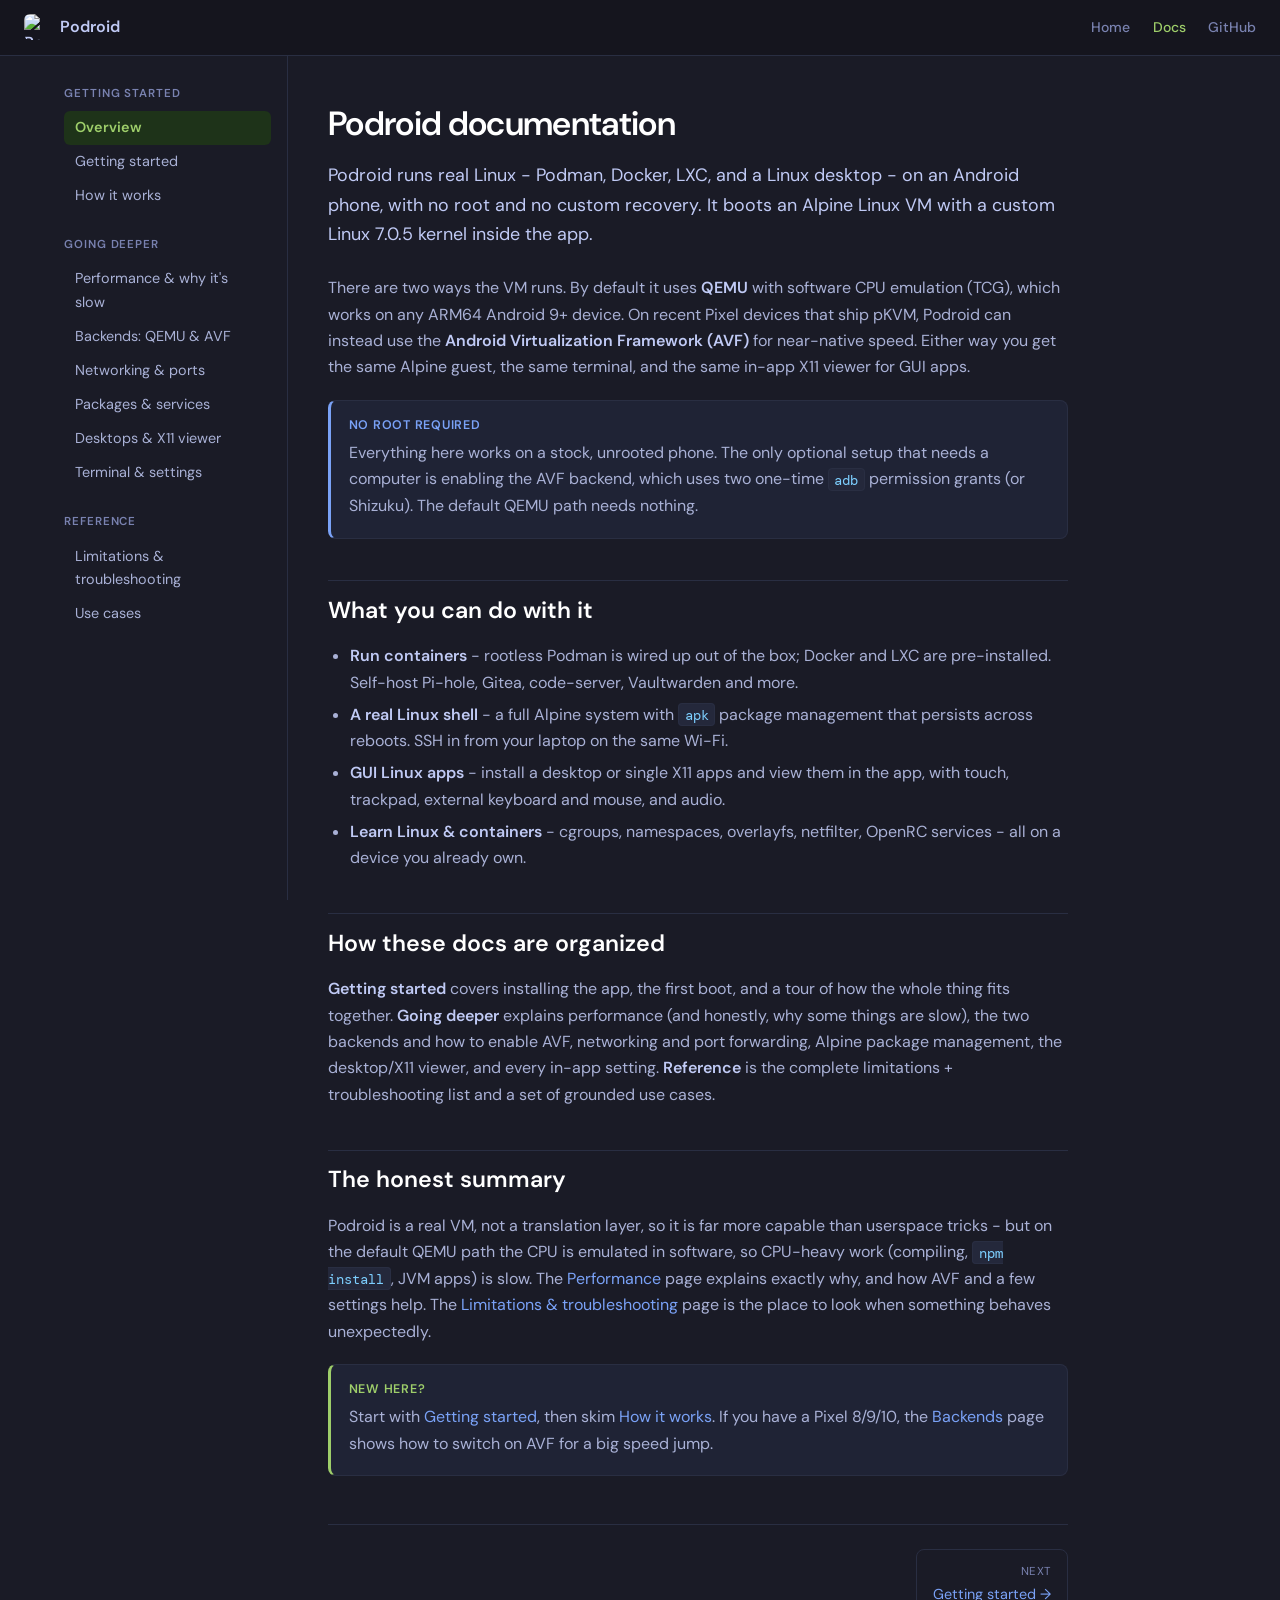
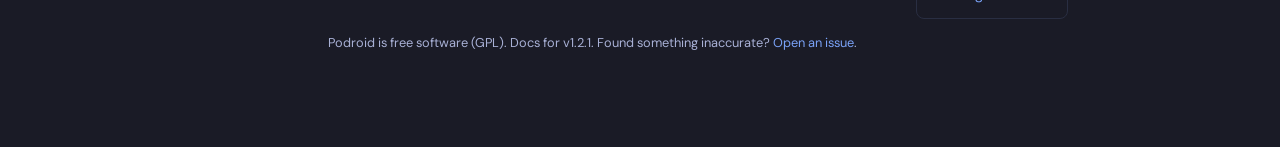
==== docs/guide/index.html @ afcf1bc7 "docs: add documentation site and link it from the README and landing page Add a multi-page guide und" ====
<!DOCTYPE html>
<html lang="en">
<head>
  <meta charset="UTF-8" />
  <meta name="viewport" content="width=device-width, initial-scale=1.0" />
  <title>Overview · Podroid docs</title>
  <meta name="description" content="Podroid documentation: run Linux containers and a Linux desktop on Android with no root, via a real Alpine VM on QEMU or AVF/pKVM." />
  <link rel="icon" type="image/png" href="https://github.com/ExTV.png" />
  <link rel="preconnect" href="https://fonts.googleapis.com" />
  <link rel="preconnect" href="https://fonts.gstatic.com" crossorigin />
  <link href="https://fonts.googleapis.com/css2?family=DM+Sans:ital,opsz,wght@0,9..40,300;0,9..40,400;0,9..40,500;0,9..40,600;1,9..40,400&family=DM+Mono:wght@400;500&display=swap" rel="stylesheet" />
  <link rel="stylesheet" href="style.css" />
</head>
<body>
  <nav>
    <a class="nav-logo" href="../index.html"><img src="../logo.png" alt="Podroid" />Podroid</a>
    <button class="menu-toggle" aria-label="Toggle menu">☰</button>
    <ul class="nav-links">
      <li><a href="../index.html">Home</a></li>
      <li><a href="index.html" class="cta">Docs</a></li>
      <li><a href="https://github.com/ExTV/Podroid">GitHub</a></li>
    </ul>
  </nav>

  <div class="layout">
    <aside class="sidebar">
      <h4>Getting started</h4>
      <ul>
        <li><a href="index.html" class="active">Overview</a></li>
        <li><a href="getting-started.html">Getting started</a></li>
        <li><a href="how-it-works.html">How it works</a></li>
      </ul>
      <h4>Going deeper</h4>
      <ul>
        <li><a href="performance.html">Performance &amp; why it's slow</a></li>
        <li><a href="backends.html">Backends: QEMU &amp; AVF</a></li>
        <li><a href="networking.html">Networking &amp; ports</a></li>
        <li><a href="packages.html">Packages &amp; services</a></li>
        <li><a href="desktop.html">Desktops &amp; X11 viewer</a></li>
        <li><a href="settings.html">Terminal &amp; settings</a></li>
      </ul>
      <h4>Reference</h4>
      <ul>
        <li><a href="limitations.html">Limitations &amp; troubleshooting</a></li>
        <li><a href="use-cases.html">Use cases</a></li>
      </ul>
    </aside>

    <main class="content">
      <h1>Podroid documentation</h1>
      <p class="lead">Podroid runs real Linux - Podman, Docker, LXC, and a Linux desktop - on an Android phone, with no root and no custom recovery. It boots an Alpine Linux VM with a custom Linux 7.0.5 kernel inside the app.</p>

      <p>There are two ways the VM runs. By default it uses <strong>QEMU</strong> with software CPU emulation (TCG), which works on any ARM64 Android 9+ device. On recent Pixel devices that ship pKVM, Podroid can instead use the <strong>Android Virtualization Framework (AVF)</strong> for near-native speed. Either way you get the same Alpine guest, the same terminal, and the same in-app X11 viewer for GUI apps.</p>

      <div class="callout note">
        <span class="label">No root required</span>
        <p>Everything here works on a stock, unrooted phone. The only optional setup that needs a computer is enabling the AVF backend, which uses two one-time <code>adb</code> permission grants (or Shizuku). The default QEMU path needs nothing.</p>
      </div>

      <h2>What you can do with it</h2>
      <ul>
        <li><strong>Run containers</strong> - rootless Podman is wired up out of the box; Docker and LXC are pre-installed. Self-host Pi-hole, Gitea, code-server, Vaultwarden and more.</li>
        <li><strong>A real Linux shell</strong> - a full Alpine system with <code>apk</code> package management that persists across reboots. SSH in from your laptop on the same Wi-Fi.</li>
        <li><strong>GUI Linux apps</strong> - install a desktop or single X11 apps and view them in the app, with touch, trackpad, external keyboard and mouse, and audio.</li>
        <li><strong>Learn Linux &amp; containers</strong> - cgroups, namespaces, overlayfs, netfilter, OpenRC services - all on a device you already own.</li>
      </ul>

      <h2>How these docs are organized</h2>
      <p><strong>Getting started</strong> covers installing the app, the first boot, and a tour of how the whole thing fits together. <strong>Going deeper</strong> explains performance (and honestly, why some things are slow), the two backends and how to enable AVF, networking and port forwarding, Alpine package management, the desktop/X11 viewer, and every in-app setting. <strong>Reference</strong> is the complete limitations + troubleshooting list and a set of grounded use cases.</p>

      <h2>The honest summary</h2>
      <p>Podroid is a real VM, not a translation layer, so it is far more capable than userspace tricks - but on the default QEMU path the CPU is emulated in software, so CPU-heavy work (compiling, <code>npm install</code>, JVM apps) is slow. The <a href="performance.html">Performance</a> page explains exactly why, and how AVF and a few settings help. The <a href="limitations.html">Limitations &amp; troubleshooting</a> page is the place to look when something behaves unexpectedly.</p>

      <div class="callout tip">
        <span class="label">New here?</span>
        <p>Start with <a href="getting-started.html">Getting started</a>, then skim <a href="how-it-works.html">How it works</a>. If you have a Pixel 8/9/10, the <a href="backends.html">Backends</a> page shows how to switch on AVF for a big speed jump.</p>
      </div>

      <div class="pagenav">
        <span></span>
        <a class="next" href="getting-started.html"><span class="dir">Next</span>Getting started →</a>
      </div>
      <p class="docfoot">Podroid is free software (GPL). Docs for v1.2.1. Found something inaccurate? <a href="https://github.com/ExTV/Podroid/issues">Open an issue</a>.</p>
    </main>
  </div>

  <script>
    document.querySelector('.menu-toggle').addEventListener('click', function () {
      document.querySelector('.sidebar').classList.toggle('open');
    });
  </script>
</body>
</html>
---- docs/guide/style.css ----
/* Podroid documentation - shared styles. Matches the landing page (../index.html):
   Tokyo Night palette, DM Sans + DM Mono. */

*, *::before, *::after { box-sizing: border-box; margin: 0; padding: 0; }

:root {
  --bg:        #1a1b26;
  --bg-dark:   #16161e;
  --bg-card:   #1f2335;
  --bg-card2:  #24283b;
  --border:    #292e42;
  --text:      #c0caf5;
  --text-dim:  #a9b1d6;
  --muted:     #7982b0;
  --green:     #9ece6a;
  --green-dim: #1e3319;
  --blue:      #7aa2f7;
  --cyan:      #7dcfff;
  --yellow:    #e0af68;
  --red:       #f7768e;
  --purple:    #bb9af7;
}

html { scroll-behavior: smooth; }

body {
  font-family: 'DM Sans', sans-serif;
  background: var(--bg);
  color: var(--text);
  line-height: 1.65;
  -webkit-font-smoothing: antialiased;
}

a { color: var(--blue); text-decoration: none; }
a:hover { color: var(--cyan); text-decoration: underline; }

code, pre, .mono { font-family: 'DM Mono', monospace; }

/* ── top nav (matches landing) ─────────────────────────── */
nav {
  position: sticky; top: 0; z-index: 100;
  display: flex; align-items: center; justify-content: space-between;
  padding: 0 1.5rem; height: 56px;
  background: rgb(22 22 30 / 0.9);
  backdrop-filter: blur(14px);
  border-bottom: 1px solid var(--border);
}
.nav-logo { display: flex; align-items: center; gap: 0.6rem; font-weight: 600; font-size: 1rem; color: var(--text); text-decoration: none !important; }
.nav-logo img { width: 26px; height: 26px; border-radius: 6px; }
.nav-links { display: flex; align-items: center; gap: 1.4rem; list-style: none; }
.nav-links a { color: var(--muted); font-size: 0.875rem; font-weight: 500; white-space: nowrap; transition: color 0.15s; }
.nav-links a:hover { color: var(--text-dim); text-decoration: none; }
.nav-links a.cta { color: var(--green); }
.menu-toggle { display: none; background: none; border: 1px solid var(--border); color: var(--text-dim); border-radius: 6px; padding: 0.35rem 0.6rem; font-size: 1rem; cursor: pointer; }

/* ── docs layout ───────────────────────────────────────── */
.layout { display: flex; max-width: 1200px; margin: 0 auto; align-items: flex-start; }

.sidebar {
  position: sticky; top: 56px;
  width: 248px; flex: none;
  height: calc(100vh - 56px);
  overflow-y: auto;
  padding: 1.75rem 1rem 3rem 1.5rem;
  border-right: 1px solid var(--border);
}
.sidebar h4 {
  font-size: 0.72rem; text-transform: uppercase; letter-spacing: 0.08em;
  color: var(--muted); margin: 1.4rem 0 0.5rem; font-weight: 600;
}
.sidebar h4:first-child { margin-top: 0; }
.sidebar ul { list-style: none; }
.sidebar li a {
  display: block; padding: 0.32rem 0.7rem; border-radius: 6px;
  color: var(--text-dim); font-size: 0.9rem; transition: background 0.12s, color 0.12s;
}
.sidebar li a:hover { background: var(--bg-card); color: var(--text); text-decoration: none; }
.sidebar li a.active { background: var(--green-dim); color: var(--green); font-weight: 600; }

.content { flex: 1; min-width: 0; padding: 2.5rem 2.5rem 5rem; max-width: 820px; }

/* ── prose ─────────────────────────────────────────────── */
.content h1 { font-size: 2.1rem; font-weight: 600; letter-spacing: -0.02em; margin-bottom: 0.4rem; color: #fff; }
.content h2 { font-size: 1.45rem; font-weight: 600; margin: 2.6rem 0 0.9rem; padding-top: 0.6rem; color: #fff; border-top: 1px solid var(--border); }
.content h3 { font-size: 1.12rem; font-weight: 600; margin: 1.8rem 0 0.6rem; color: var(--text); }
.content p { margin: 0.85rem 0; color: var(--text-dim); }
.content .lead { font-size: 1.12rem; color: var(--text); margin: 0.6rem 0 1.6rem; }
.content ul, .content ol { margin: 0.85rem 0 0.85rem 1.4rem; color: var(--text-dim); }
.content li { margin: 0.35rem 0; }
.content strong { color: var(--text); font-weight: 600; }
.content hr { border: none; border-top: 1px solid var(--border); margin: 2rem 0; }

/* inline + block code */
.content :not(pre) > code {
  background: var(--bg-card2); color: var(--cyan);
  padding: 0.12em 0.4em; border-radius: 4px; font-size: 0.86em;
  border: 1px solid var(--border);
}
.content pre {
  background: var(--bg-dark); border: 1px solid var(--border); border-radius: 8px;
  padding: 1rem 1.1rem; overflow-x: auto; margin: 1rem 0; font-size: 0.85rem; line-height: 1.55;
}
.content pre code { color: var(--text); background: none; border: none; padding: 0; }
.content pre .c { color: var(--muted); }      /* comment */
.content pre .p { color: var(--green); }       /* prompt / key */

/* tables */
.content table { width: 100%; border-collapse: collapse; margin: 1.2rem 0; font-size: 0.88rem; }
.content th, .content td { text-align: left; padding: 0.6rem 0.8rem; border: 1px solid var(--border); vertical-align: top; }
.content th { background: var(--bg-card2); color: var(--text); font-weight: 600; }
.content td { color: var(--text-dim); }
.content tr:nth-child(even) td { background: var(--bg-card); }

/* callouts */
.callout { border-radius: 8px; padding: 0.85rem 1.1rem; margin: 1.2rem 0; border: 1px solid var(--border); border-left-width: 3px; background: var(--bg-card); }
.callout p { margin: 0.3rem 0; color: var(--text-dim); }
.callout strong { color: var(--text); }
.callout.note { border-left-color: var(--blue); }
.callout.tip  { border-left-color: var(--green); }
.callout.warn { border-left-color: var(--yellow); }
.callout.danger { border-left-color: var(--red); }
.callout .label { font-weight: 600; font-size: 0.78rem; text-transform: uppercase; letter-spacing: 0.06em; display: block; margin-bottom: 0.2rem; }
.callout.note .label { color: var(--blue); }
.callout.tip .label { color: var(--green); }
.callout.warn .label { color: var(--yellow); }
.callout.danger .label { color: var(--red); }

/* page footer nav (prev/next) */
.pagenav { display: flex; justify-content: space-between; gap: 1rem; margin-top: 3rem; padding-top: 1.5rem; border-top: 1px solid var(--border); }
.pagenav a { display: inline-flex; flex-direction: column; gap: 0.15rem; padding: 0.7rem 1rem; border: 1px solid var(--border); border-radius: 8px; font-size: 0.9rem; max-width: 48%; }
.pagenav a:hover { border-color: var(--muted); text-decoration: none; background: var(--bg-card); }
.pagenav .dir { font-size: 0.72rem; color: var(--muted); text-transform: uppercase; letter-spacing: 0.05em; }
.pagenav .next { text-align: right; margin-left: auto; }

.docfoot { color: var(--muted); font-size: 0.8rem; margin-top: 2.5rem; }

/* ── responsive ────────────────────────────────────────── */
@media (max-width: 860px) {
  .menu-toggle { display: inline-block; }
  .layout { display: block; }
  .sidebar {
    position: static; width: auto; height: auto; border-right: none;
    border-bottom: 1px solid var(--border); display: none; padding: 1rem 1.5rem;
  }
  .sidebar.open { display: block; }
  .content { padding: 1.75rem 1.5rem 4rem; max-width: none; }
  .content h1 { font-size: 1.7rem; }
}
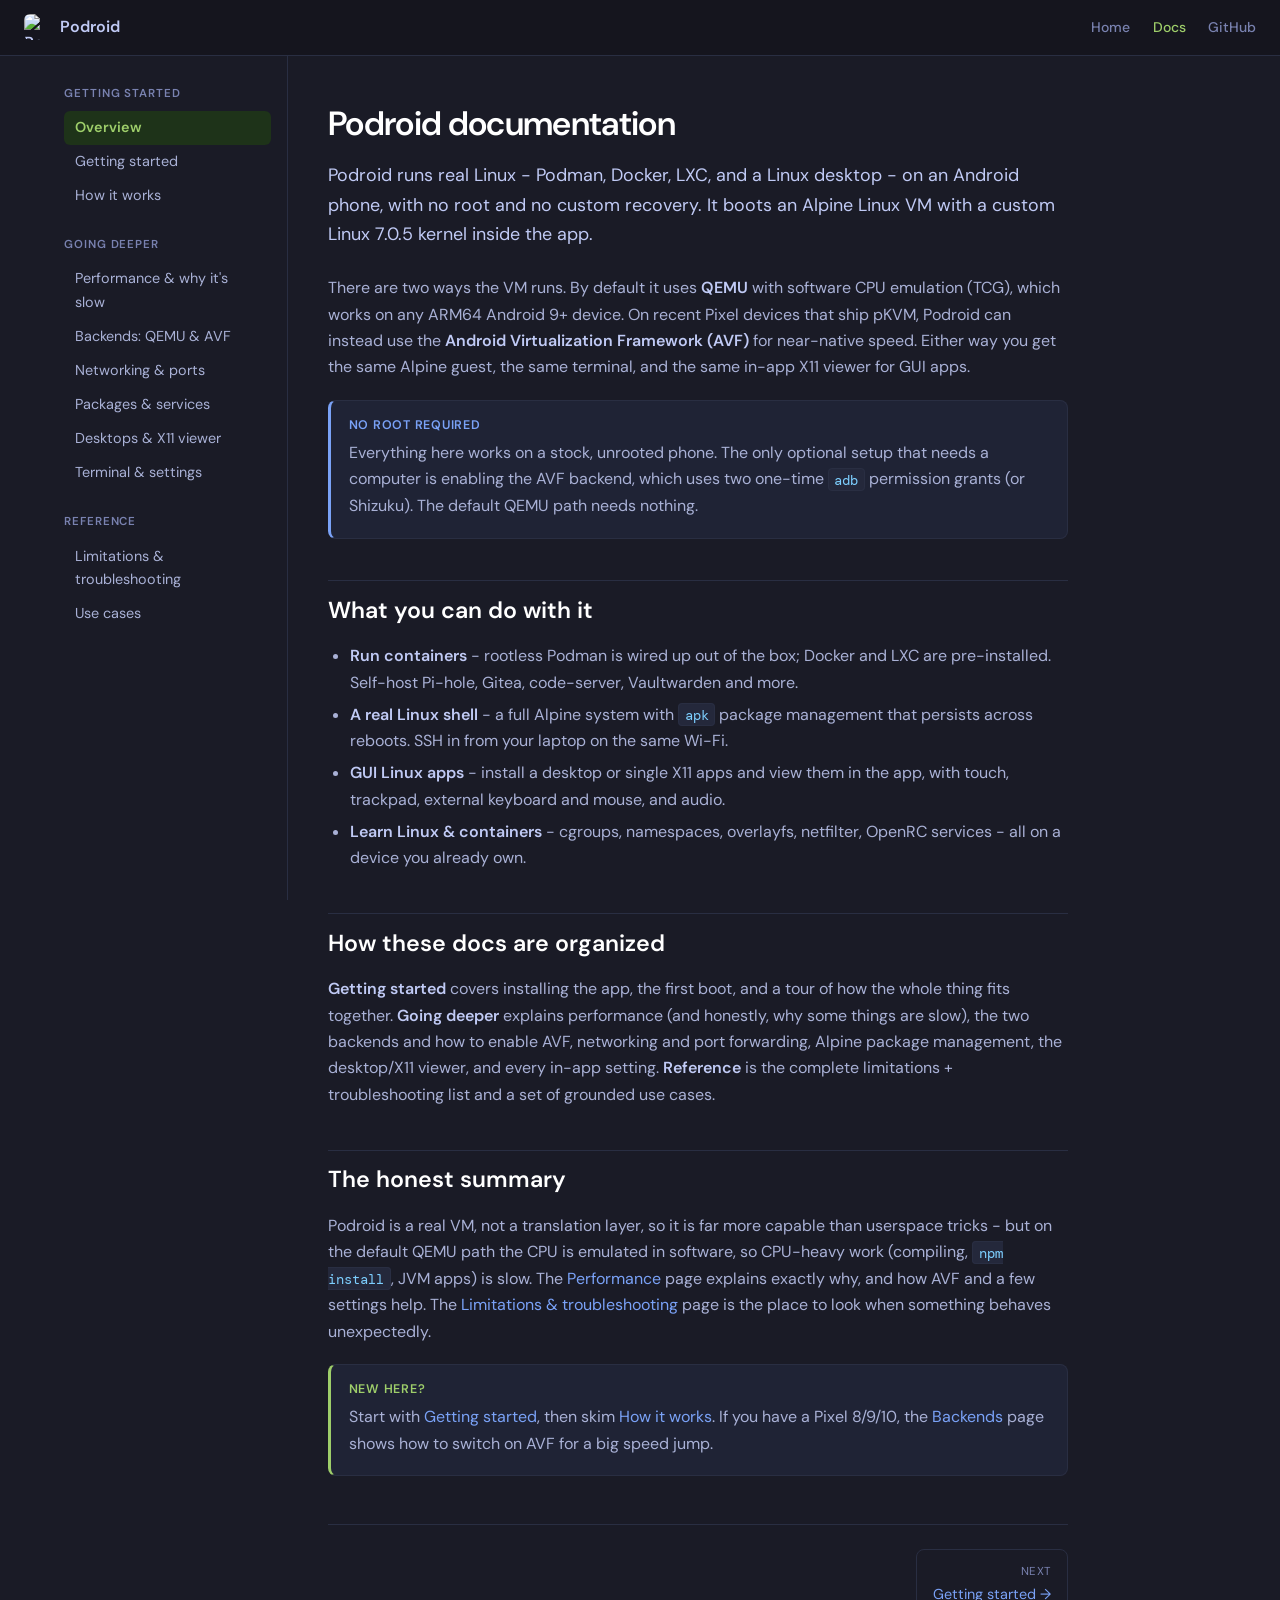
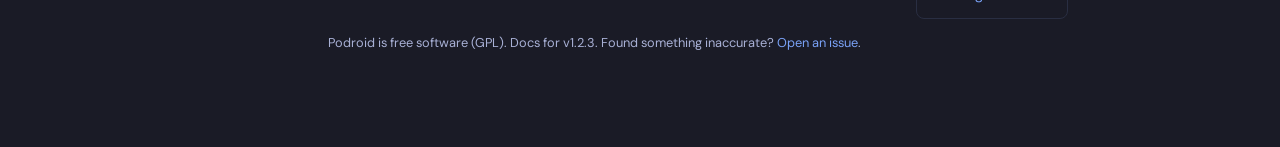
==== commit 9a632cad: "docs: document guest CLIs and language support; refresh CLAUDE.md README and the website guide now c" ====
--- a/docs/guide/index.html
+++ b/docs/guide/index.html
@@ -5,7 +5,7 @@
   <meta name="viewport" content="width=device-width, initial-scale=1.0" />
   <title>Overview · Podroid docs</title>
   <meta name="description" content="Podroid documentation: run Linux containers and a Linux desktop on Android with no root, via a real Alpine VM on QEMU or AVF/pKVM." />
-  <link rel="icon" type="image/png" href="https://github.com/ExTV.png" />
+  <link rel="icon" type="image/png" href="../logo.png" />
   <link rel="preconnect" href="https://fonts.googleapis.com" />
   <link rel="preconnect" href="https://fonts.gstatic.com" crossorigin />
   <link href="https://fonts.googleapis.com/css2?family=DM+Sans:ital,opsz,wght@0,9..40,300;0,9..40,400;0,9..40,500;0,9..40,600;1,9..40,400&family=DM+Mono:wght@400;500&display=swap" rel="stylesheet" />
@@ -80,7 +80,7 @@
         <span></span>
         <a class="next" href="getting-started.html"><span class="dir">Next</span>Getting started →</a>
       </div>
-      <p class="docfoot">Podroid is free software (GPL). Docs for v1.2.1. Found something inaccurate? <a href="https://github.com/ExTV/Podroid/issues">Open an issue</a>.</p>
+      <p class="docfoot">Podroid is free software (GPL). Docs for v1.2.3. Found something inaccurate? <a href="https://github.com/ExTV/Podroid/issues">Open an issue</a>.</p>
     </main>
   </div>
 
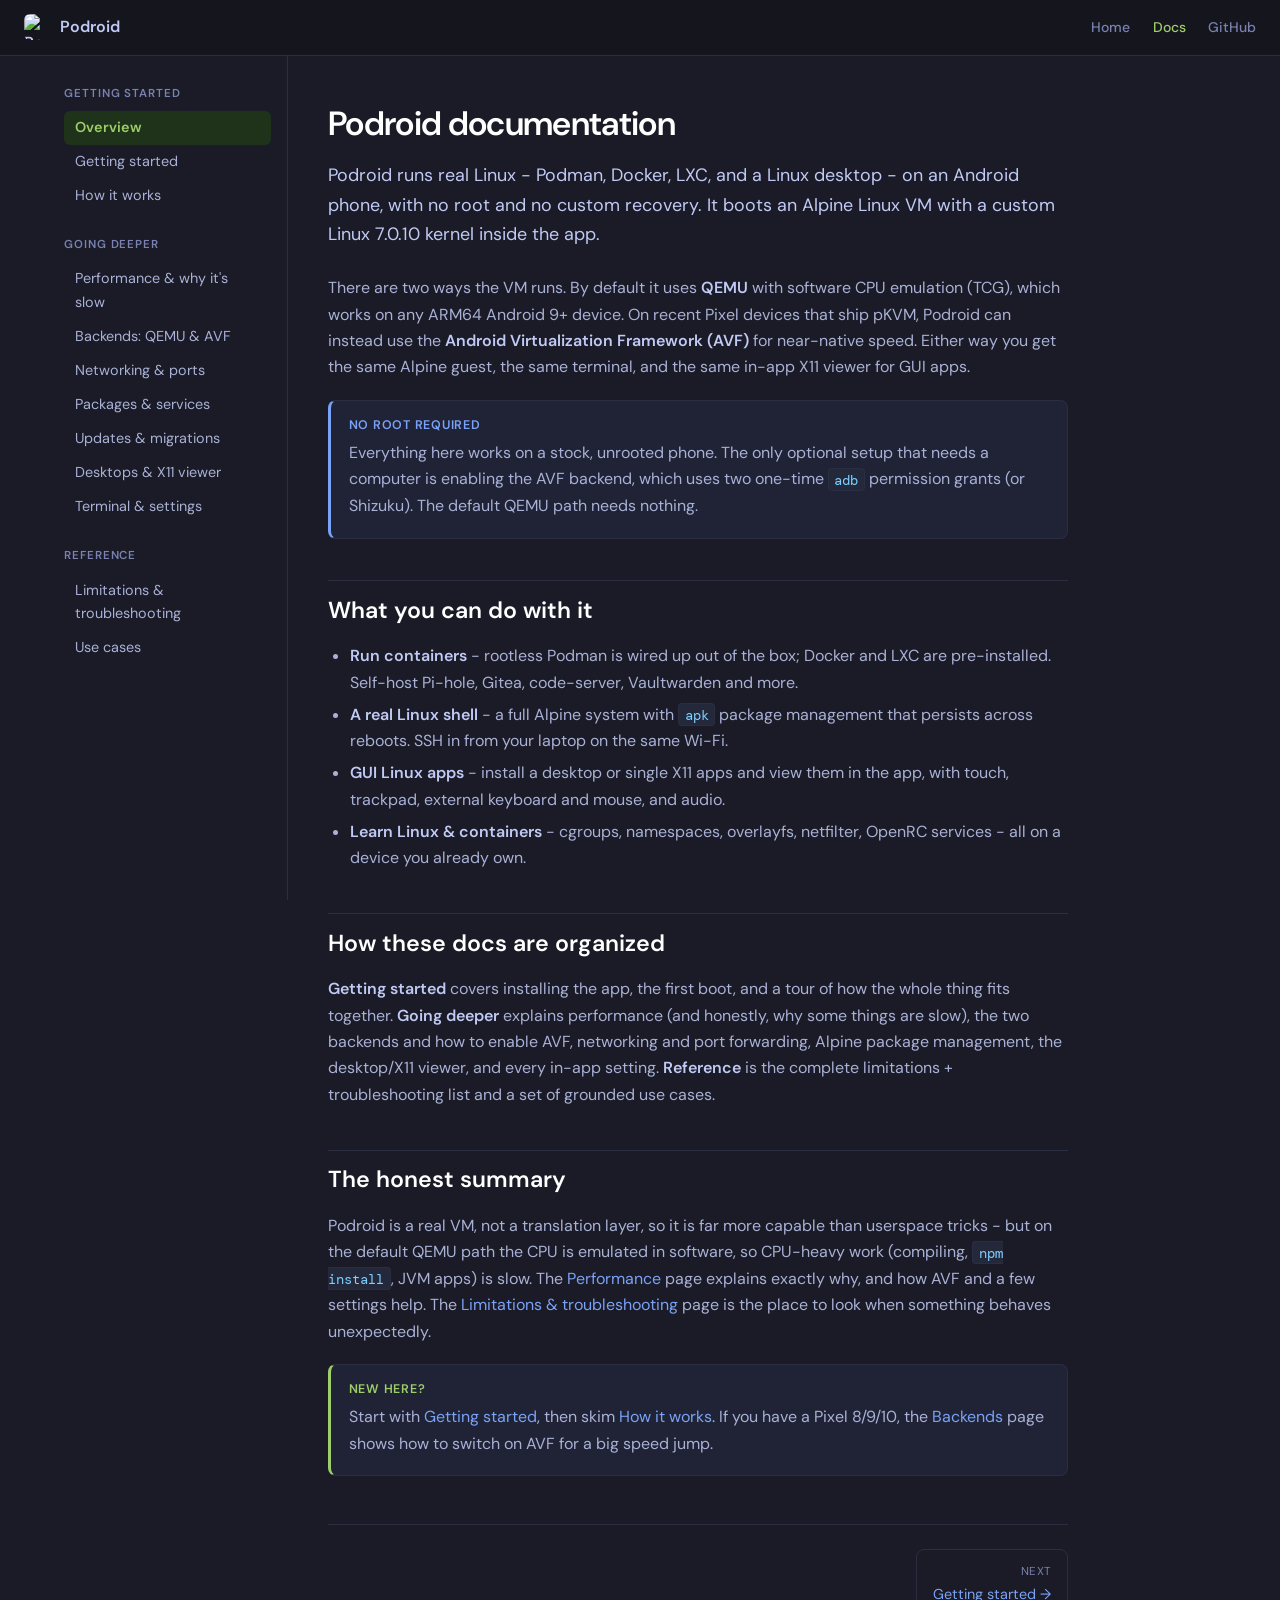
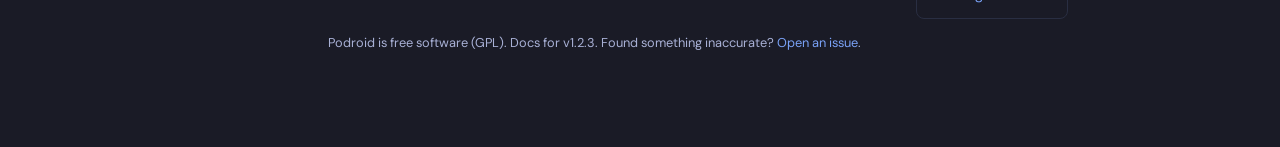
==== commit ac42757e: "docs: link the migrations page from the guide nav" ====
--- a/docs/guide/index.html
+++ b/docs/guide/index.html
@@ -36,6 +36,7 @@
         <li><a href="backends.html">Backends: QEMU &amp; AVF</a></li>
         <li><a href="networking.html">Networking &amp; ports</a></li>
         <li><a href="packages.html">Packages &amp; services</a></li>
+        <li><a href="migrations.html">Updates &amp; migrations</a></li>
         <li><a href="desktop.html">Desktops &amp; X11 viewer</a></li>
         <li><a href="settings.html">Terminal &amp; settings</a></li>
       </ul>
@@ -48,7 +49,7 @@
 
     <main class="content">
       <h1>Podroid documentation</h1>
-      <p class="lead">Podroid runs real Linux - Podman, Docker, LXC, and a Linux desktop - on an Android phone, with no root and no custom recovery. It boots an Alpine Linux VM with a custom Linux 7.0.5 kernel inside the app.</p>
+      <p class="lead">Podroid runs real Linux - Podman, Docker, LXC, and a Linux desktop - on an Android phone, with no root and no custom recovery. It boots an Alpine Linux VM with a custom Linux 7.0.10 kernel inside the app.</p>
 
       <p>There are two ways the VM runs. By default it uses <strong>QEMU</strong> with software CPU emulation (TCG), which works on any ARM64 Android 9+ device. On recent Pixel devices that ship pKVM, Podroid can instead use the <strong>Android Virtualization Framework (AVF)</strong> for near-native speed. Either way you get the same Alpine guest, the same terminal, and the same in-app X11 viewer for GUI apps.</p>
 
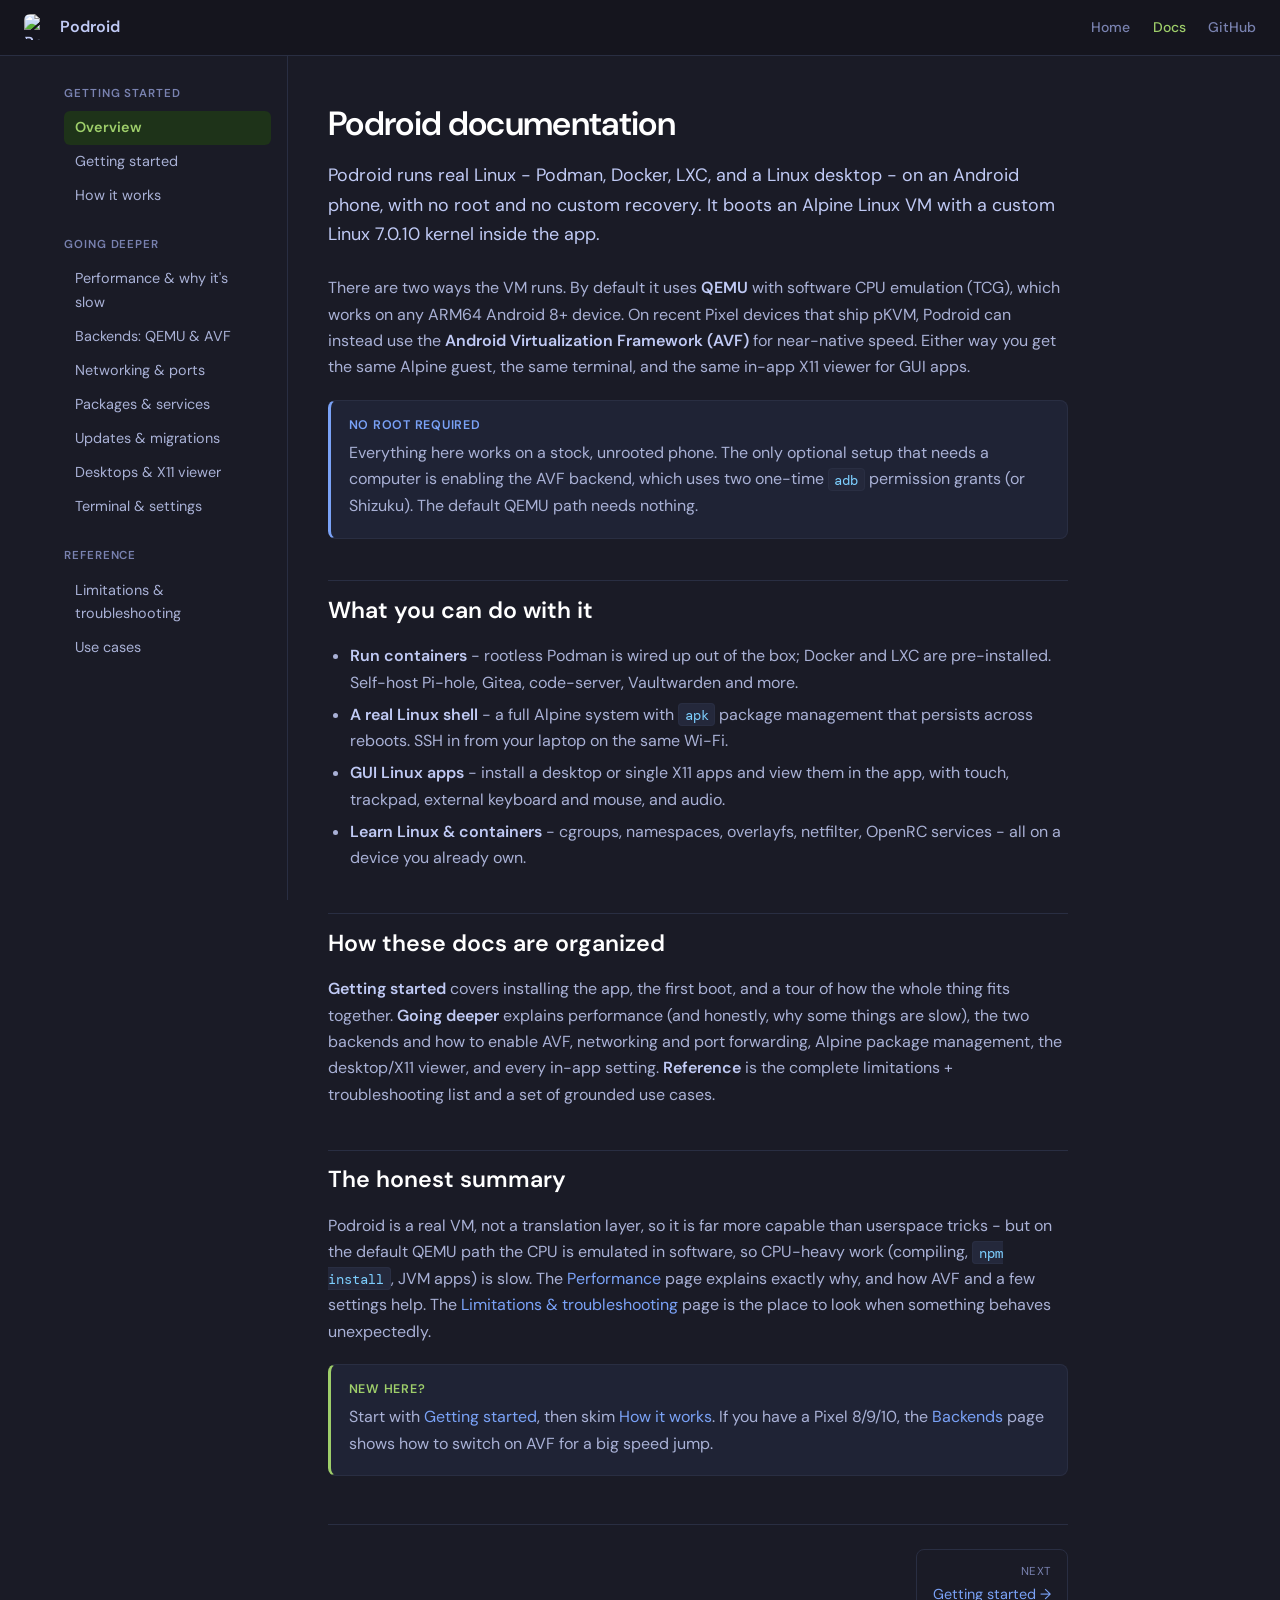
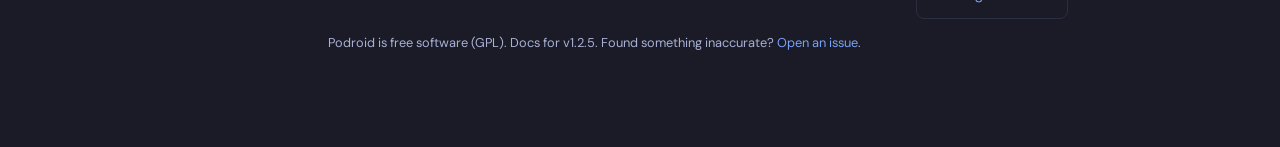
==== commit 46404341: "docs(site): refresh the documentation site for v1.2.5 Bring the static docs in line with the current" ====
--- a/docs/guide/index.html
+++ b/docs/guide/index.html
@@ -51,7 +51,7 @@
       <h1>Podroid documentation</h1>
       <p class="lead">Podroid runs real Linux - Podman, Docker, LXC, and a Linux desktop - on an Android phone, with no root and no custom recovery. It boots an Alpine Linux VM with a custom Linux 7.0.10 kernel inside the app.</p>
 
-      <p>There are two ways the VM runs. By default it uses <strong>QEMU</strong> with software CPU emulation (TCG), which works on any ARM64 Android 9+ device. On recent Pixel devices that ship pKVM, Podroid can instead use the <strong>Android Virtualization Framework (AVF)</strong> for near-native speed. Either way you get the same Alpine guest, the same terminal, and the same in-app X11 viewer for GUI apps.</p>
+      <p>There are two ways the VM runs. By default it uses <strong>QEMU</strong> with software CPU emulation (TCG), which works on any ARM64 Android 8+ device. On recent Pixel devices that ship pKVM, Podroid can instead use the <strong>Android Virtualization Framework (AVF)</strong> for near-native speed. Either way you get the same Alpine guest, the same terminal, and the same in-app X11 viewer for GUI apps.</p>
 
       <div class="callout note">
         <span class="label">No root required</span>
@@ -81,7 +81,7 @@
         <span></span>
         <a class="next" href="getting-started.html"><span class="dir">Next</span>Getting started →</a>
       </div>
-      <p class="docfoot">Podroid is free software (GPL). Docs for v1.2.3. Found something inaccurate? <a href="https://github.com/ExTV/Podroid/issues">Open an issue</a>.</p>
+      <p class="docfoot">Podroid is free software (GPL). Docs for v1.2.5. Found something inaccurate? <a href="https://github.com/ExTV/Podroid/issues">Open an issue</a>.</p>
     </main>
   </div>
 
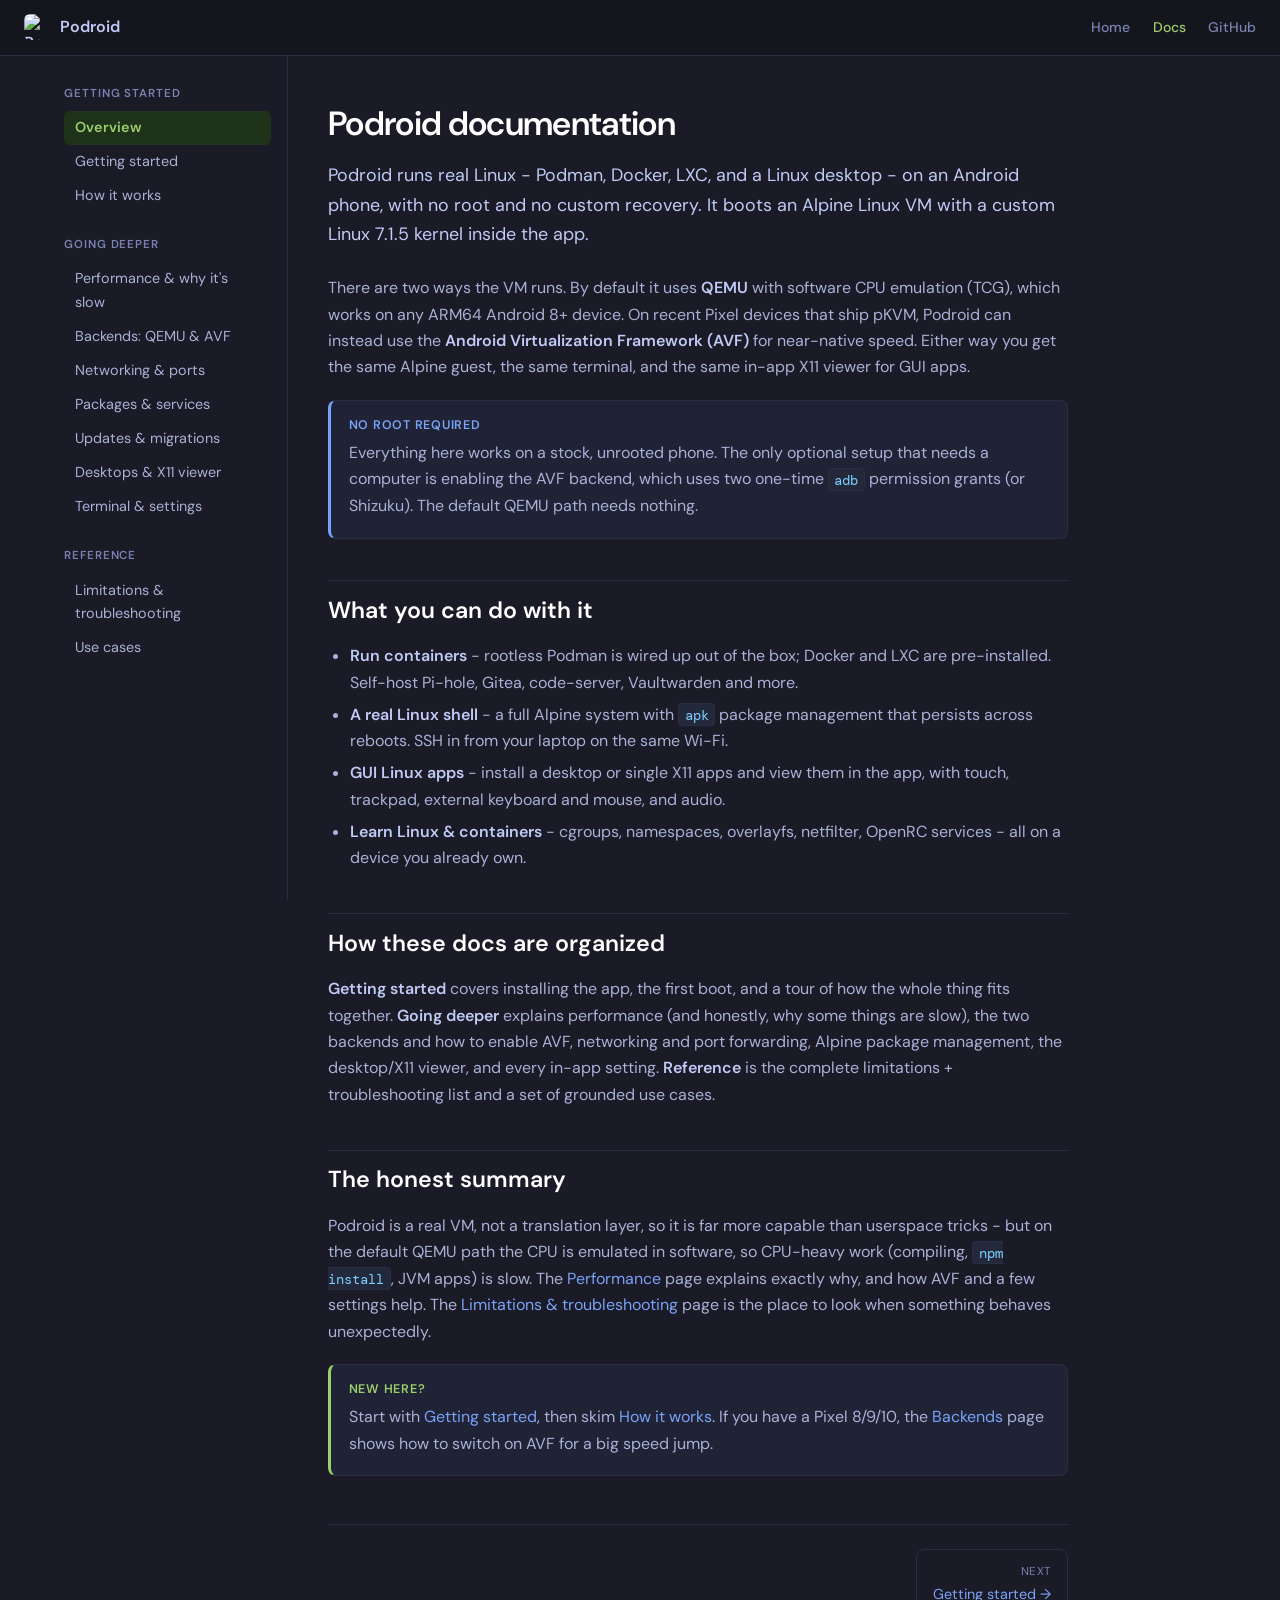
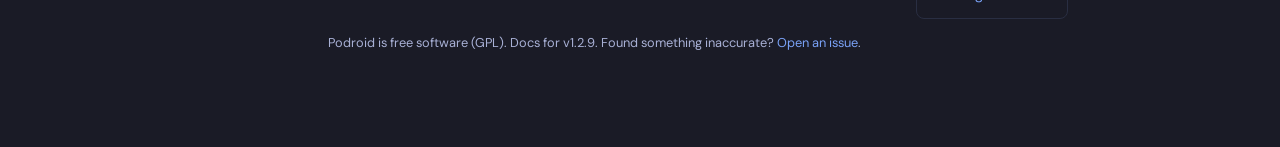
==== commit ce012189: "docs(site): cover the permissions step and render scale, move to v1.2.9 The getting started guide st" ====
--- a/docs/guide/index.html
+++ b/docs/guide/index.html
@@ -49,7 +49,7 @@
 
     <main class="content">
       <h1>Podroid documentation</h1>
-      <p class="lead">Podroid runs real Linux - Podman, Docker, LXC, and a Linux desktop - on an Android phone, with no root and no custom recovery. It boots an Alpine Linux VM with a custom Linux 7.0.10 kernel inside the app.</p>
+      <p class="lead">Podroid runs real Linux - Podman, Docker, LXC, and a Linux desktop - on an Android phone, with no root and no custom recovery. It boots an Alpine Linux VM with a custom Linux 7.1.5 kernel inside the app.</p>
 
       <p>There are two ways the VM runs. By default it uses <strong>QEMU</strong> with software CPU emulation (TCG), which works on any ARM64 Android 8+ device. On recent Pixel devices that ship pKVM, Podroid can instead use the <strong>Android Virtualization Framework (AVF)</strong> for near-native speed. Either way you get the same Alpine guest, the same terminal, and the same in-app X11 viewer for GUI apps.</p>
 
@@ -81,7 +81,7 @@
         <span></span>
         <a class="next" href="getting-started.html"><span class="dir">Next</span>Getting started →</a>
       </div>
-      <p class="docfoot">Podroid is free software (GPL). Docs for v1.2.5. Found something inaccurate? <a href="https://github.com/ExTV/Podroid/issues">Open an issue</a>.</p>
+      <p class="docfoot">Podroid is free software (GPL). Docs for v1.2.9. Found something inaccurate? <a href="https://github.com/ExTV/Podroid/issues">Open an issue</a>.</p>
     </main>
   </div>
 
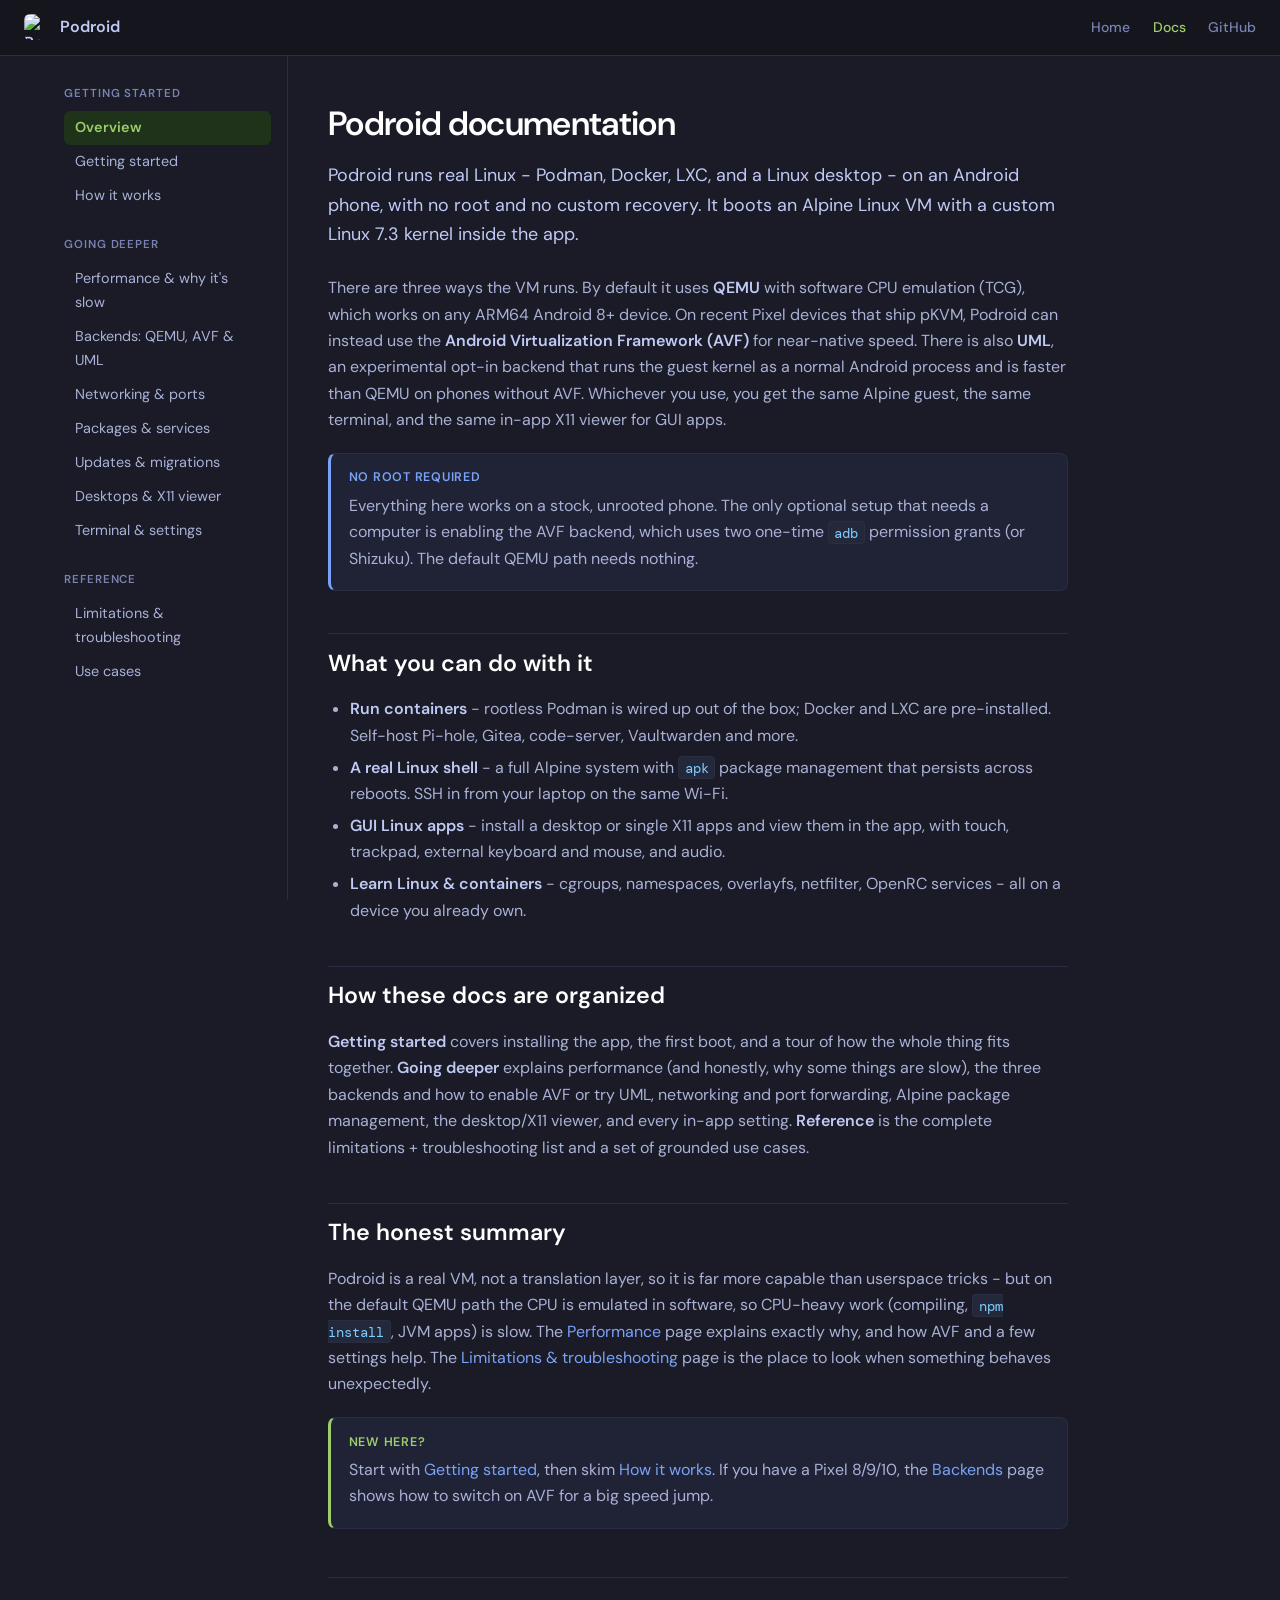
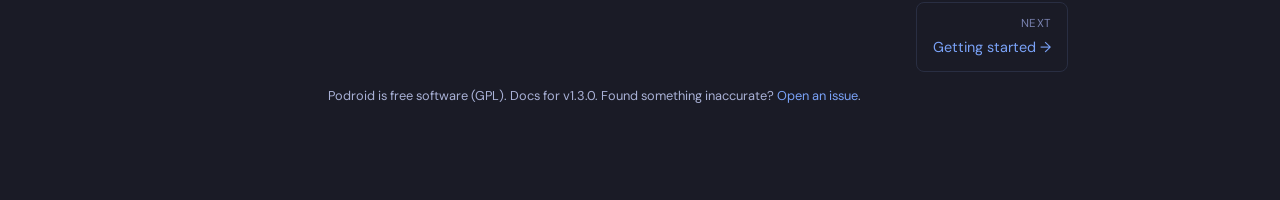
==== commit d5f72101: "docs: present all three backends across the site The guide and landing page still described two back" ====
--- a/docs/guide/index.html
+++ b/docs/guide/index.html
@@ -33,7 +33,7 @@
       <h4>Going deeper</h4>
       <ul>
         <li><a href="performance.html">Performance &amp; why it's slow</a></li>
-        <li><a href="backends.html">Backends: QEMU &amp; AVF</a></li>
+        <li><a href="backends.html">Backends: QEMU, AVF &amp; UML</a></li>
         <li><a href="networking.html">Networking &amp; ports</a></li>
         <li><a href="packages.html">Packages &amp; services</a></li>
         <li><a href="migrations.html">Updates &amp; migrations</a></li>
@@ -49,9 +49,9 @@
 
     <main class="content">
       <h1>Podroid documentation</h1>
-      <p class="lead">Podroid runs real Linux - Podman, Docker, LXC, and a Linux desktop - on an Android phone, with no root and no custom recovery. It boots an Alpine Linux VM with a custom Linux 7.1.5 kernel inside the app.</p>
+      <p class="lead">Podroid runs real Linux - Podman, Docker, LXC, and a Linux desktop - on an Android phone, with no root and no custom recovery. It boots an Alpine Linux VM with a custom Linux 7.3 kernel inside the app.</p>
 
-      <p>There are two ways the VM runs. By default it uses <strong>QEMU</strong> with software CPU emulation (TCG), which works on any ARM64 Android 8+ device. On recent Pixel devices that ship pKVM, Podroid can instead use the <strong>Android Virtualization Framework (AVF)</strong> for near-native speed. Either way you get the same Alpine guest, the same terminal, and the same in-app X11 viewer for GUI apps.</p>
+      <p>There are three ways the VM runs. By default it uses <strong>QEMU</strong> with software CPU emulation (TCG), which works on any ARM64 Android 8+ device. On recent Pixel devices that ship pKVM, Podroid can instead use the <strong>Android Virtualization Framework (AVF)</strong> for near-native speed. There is also <strong>UML</strong>, an experimental opt-in backend that runs the guest kernel as a normal Android process and is faster than QEMU on phones without AVF. Whichever you use, you get the same Alpine guest, the same terminal, and the same in-app X11 viewer for GUI apps.</p>
 
       <div class="callout note">
         <span class="label">No root required</span>
@@ -67,7 +67,7 @@
       </ul>
 
       <h2>How these docs are organized</h2>
-      <p><strong>Getting started</strong> covers installing the app, the first boot, and a tour of how the whole thing fits together. <strong>Going deeper</strong> explains performance (and honestly, why some things are slow), the two backends and how to enable AVF, networking and port forwarding, Alpine package management, the desktop/X11 viewer, and every in-app setting. <strong>Reference</strong> is the complete limitations + troubleshooting list and a set of grounded use cases.</p>
+      <p><strong>Getting started</strong> covers installing the app, the first boot, and a tour of how the whole thing fits together. <strong>Going deeper</strong> explains performance (and honestly, why some things are slow), the three backends and how to enable AVF or try UML, networking and port forwarding, Alpine package management, the desktop/X11 viewer, and every in-app setting. <strong>Reference</strong> is the complete limitations + troubleshooting list and a set of grounded use cases.</p>
 
       <h2>The honest summary</h2>
       <p>Podroid is a real VM, not a translation layer, so it is far more capable than userspace tricks - but on the default QEMU path the CPU is emulated in software, so CPU-heavy work (compiling, <code>npm install</code>, JVM apps) is slow. The <a href="performance.html">Performance</a> page explains exactly why, and how AVF and a few settings help. The <a href="limitations.html">Limitations &amp; troubleshooting</a> page is the place to look when something behaves unexpectedly.</p>
@@ -81,7 +81,7 @@
         <span></span>
         <a class="next" href="getting-started.html"><span class="dir">Next</span>Getting started →</a>
       </div>
-      <p class="docfoot">Podroid is free software (GPL). Docs for v1.2.9. Found something inaccurate? <a href="https://github.com/ExTV/Podroid/issues">Open an issue</a>.</p>
+      <p class="docfoot">Podroid is free software (GPL). Docs for v1.3.0. Found something inaccurate? <a href="https://github.com/ExTV/Podroid/issues">Open an issue</a>.</p>
     </main>
   </div>
 
